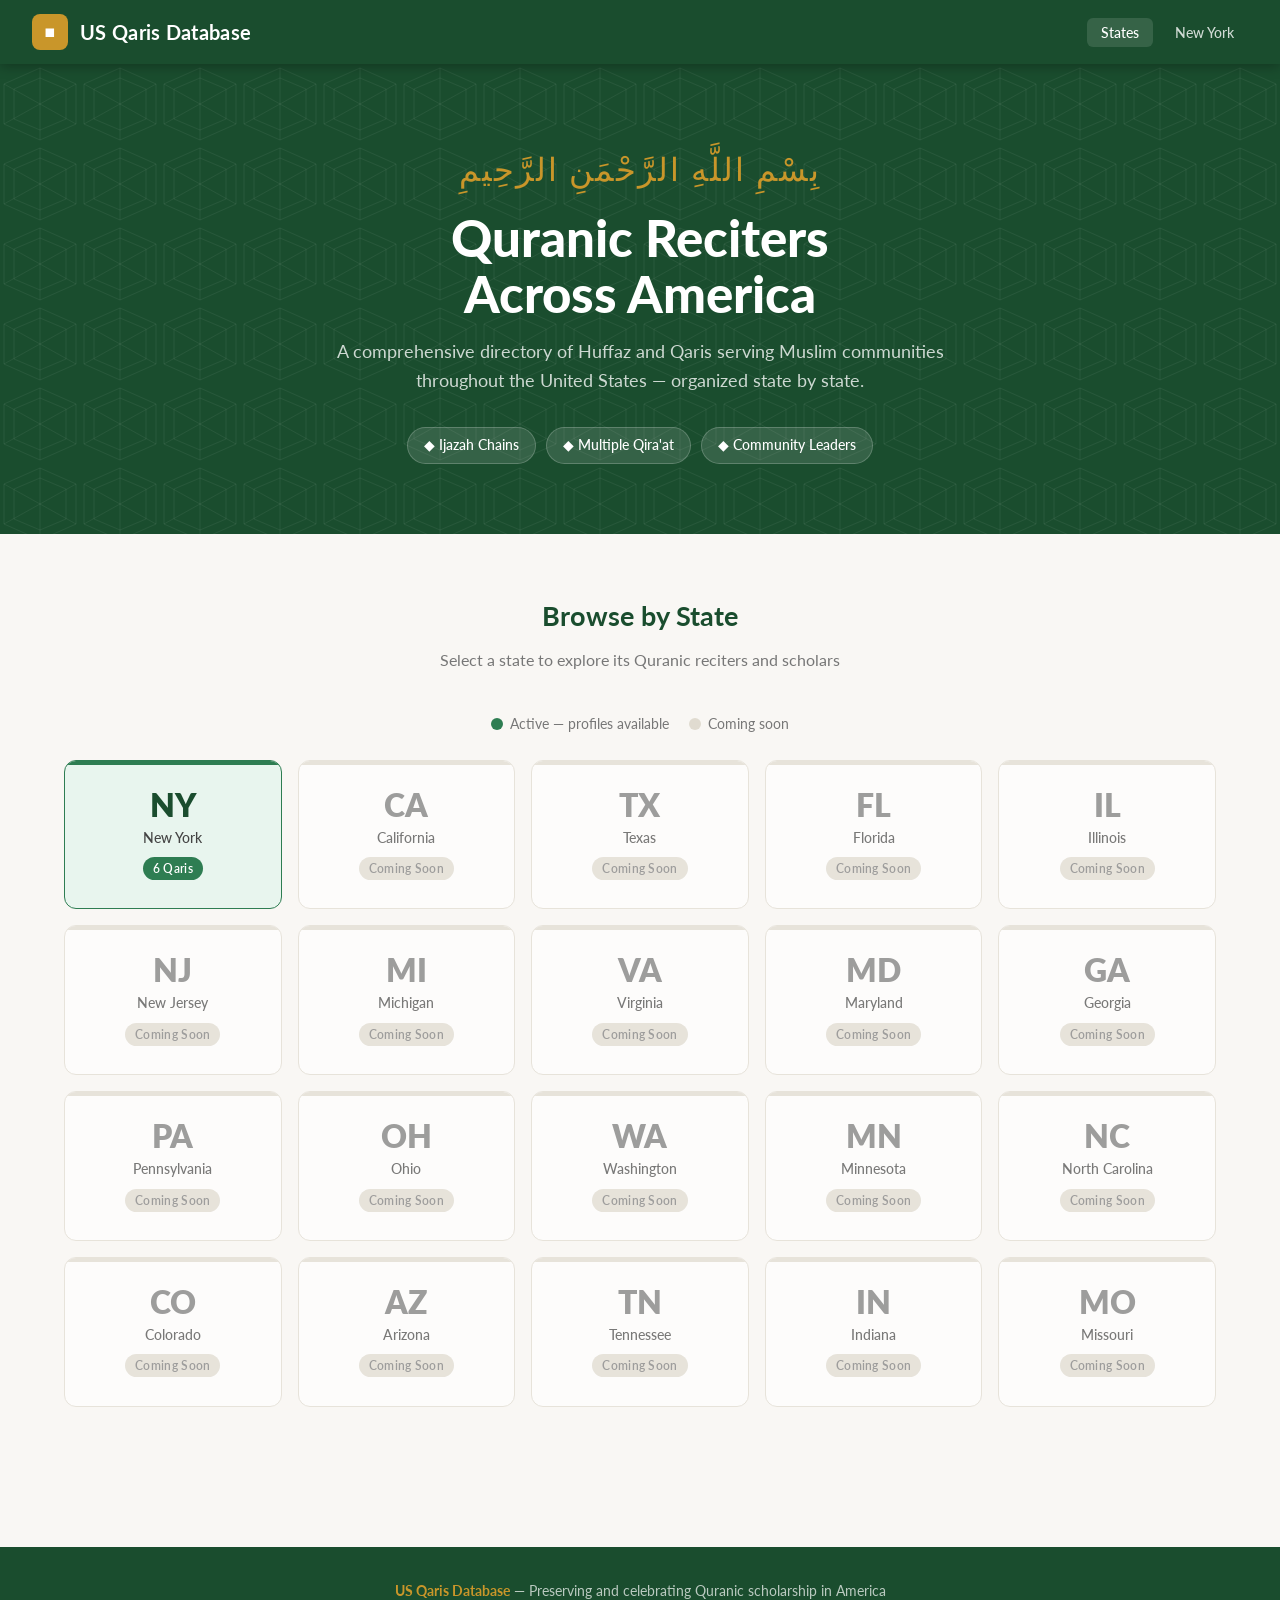
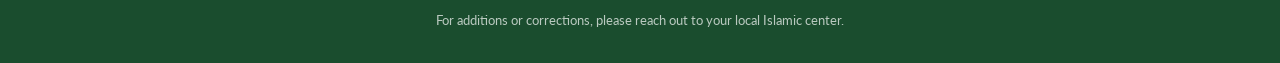
==== index.html @ 4d57e890 "Add US Qaris Database website — NY launch Full static website with JSON-backed database for Quranic " ====
<!DOCTYPE html>
<html lang="en">
<head>
  <meta charset="UTF-8" />
  <meta name="viewport" content="width=device-width, initial-scale=1.0" />
  <title>US Qaris Database — Quranic Reciters Across America</title>
  <meta name="description" content="A comprehensive directory of Quranic reciters (Qaris) across the United States, organized by state." />
  <link rel="preconnect" href="https://fonts.googleapis.com" />
  <link href="https://fonts.googleapis.com/css2?family=Lato:wght@400;500;700;900&display=swap" rel="stylesheet" />
  <link rel="stylesheet" href="css/styles.css" />
  <style>
    /* Home-page specific */
    .hero-home {
      background-color: var(--green-dark);
      background-image: url("data:image/svg+xml,%3Csvg xmlns='http://www.w3.org/2000/svg' width='80' height='80'%3E%3Cg fill='none' stroke='rgba(255,255,255,0.06)' stroke-width='1'%3E%3Cpolygon points='40,4 76,20 76,60 40,76 4,60 4,20'/%3E%3Cpolygon points='40,14 66,25 66,55 40,66 14,55 14,25'/%3E%3Cline x1='40' y1='4' x2='40' y2='76'/%3E%3Cline x1='4' y1='20' x2='76' y2='60'/%3E%3Cline x1='76' y1='20' x2='4' y2='60'/%3E%3C/g%3E%3C/svg%3E");
      padding: 80px 2rem 70px;
      text-align: center;
      color: var(--white);
    }
    .hero-arabic {
      font-size: 2rem;
      color: var(--gold);
      letter-spacing: 2px;
      margin-bottom: 12px;
      font-family: 'Amiri', serif;
    }
    .hero-home h1 {
      font-size: clamp(2rem, 5vw, 3.2rem);
      font-weight: 900;
      line-height: 1.1;
      margin-bottom: 16px;
    }
    .hero-home p {
      font-size: 1.1rem;
      color: rgba(255,255,255,0.78);
      max-width: 620px;
      margin: 0 auto 32px;
    }
    .hero-chips {
      display: flex;
      gap: 10px;
      justify-content: center;
      flex-wrap: wrap;
    }
    .hero-chip {
      background: rgba(255,255,255,0.12);
      border: 1px solid rgba(255,255,255,0.2);
      color: var(--white);
      border-radius: 20px;
      padding: 6px 16px;
      font-size: 0.85rem;
      font-weight: 500;
    }
    .legend {
      display: flex;
      gap: 20px;
      justify-content: center;
      align-items: center;
      flex-wrap: wrap;
      margin-bottom: 24px;
      font-size: 0.85rem;
      color: var(--text-muted);
    }
    .legend-item {
      display: flex;
      align-items: center;
      gap: 7px;
    }
    .legend-dot {
      width: 12px;
      height: 12px;
      border-radius: 50%;
    }
    .legend-dot.active { background: var(--green-mid); }
    .legend-dot.coming { background: var(--border); }
  </style>
</head>
<body>

  <nav class="navbar">
    <a href="index.html" class="navbar-brand">
      <div class="logo-icon">&#9632;</div>
      US Qaris Database
    </a>
    <ul class="navbar-nav">
      <li><a href="index.html" class="active">States</a></li>
      <li><a href="states/new-york.html">New York</a></li>
    </ul>
  </nav>

  <div class="hero-home">
    <div class="hero-arabic">بِسْمِ اللَّهِ الرَّحْمَنِ الرَّحِيمِ</div>
    <h1>Quranic Reciters<br>Across America</h1>
    <p>A comprehensive directory of Huffaz and Qaris serving Muslim communities throughout the United States — organized state by state.</p>
    <div class="hero-chips">
      <span class="hero-chip">&#9670; Ijazah Chains</span>
      <span class="hero-chip">&#9670; Multiple Qira'at</span>
      <span class="hero-chip">&#9670; Community Leaders</span>
    </div>
  </div>

  <main>
    <section class="states-section">
      <div class="container">
        <div class="section-header">
          <h2>Browse by State</h2>
          <p>Select a state to explore its Quranic reciters and scholars</p>
        </div>

        <div class="legend">
          <div class="legend-item">
            <div class="legend-dot active"></div>
            <span>Active — profiles available</span>
          </div>
          <div class="legend-item">
            <div class="legend-dot coming"></div>
            <span>Coming soon</span>
          </div>
        </div>

        <div class="states-grid" id="statesGrid">
          <!-- Populated by JS -->
        </div>
      </div>
    </section>
  </main>

  <footer>
    <p><strong>US Qaris Database</strong> &mdash; Preserving and celebrating Quranic scholarship in America</p>
    <p style="margin-top:8px;font-size:0.8rem;">For additions or corrections, please reach out to your local Islamic center.</p>
  </footer>

  <script>
    async function init() {
      const res = await fetch('data/qaris.json');
      const data = await res.json();
      const grid = document.getElementById('statesGrid');

      Object.entries(data.states).forEach(([abbr, state]) => {
        const count = state.qaris.length;
        const isActive = state.active;

        const card = document.createElement('div');
        card.className = `state-card ${isActive ? 'active' : 'inactive'}`;
        card.innerHTML = `
          <div class="abbr">${abbr}</div>
          <div class="state-name">${state.name}</div>
          <span class="badge">${isActive ? `${count} Qar${count === 1 ? 'i' : 'is'}` : 'Coming Soon'}</span>
        `;

        if (isActive) {
          card.addEventListener('click', () => {
            window.location.href = `states/new-york.html`;
          });
          card.title = `View Qaris in ${state.name}`;
        }

        grid.appendChild(card);
      });
    }

    init();
  </script>
</body>
</html>
---- css/styles.css ----
/* ─── Reset & Base ─────────────────────────────────────────── */
*, *::before, *::after { box-sizing: border-box; margin: 0; padding: 0; }

:root {
  --green-dark:   #1a4d2e;
  --green-mid:    #2e7d52;
  --green-light:  #e8f5ee;
  --gold:         #c9962a;
  --gold-light:   #fdf4e3;
  --gold-pale:    #fefaf3;
  --white:        #ffffff;
  --off-white:    #f9f7f4;
  --text-dark:    #1c1c1c;
  --text-mid:     #444444;
  --text-muted:   #777777;
  --border:       #e0dbd0;
  --shadow-sm:    0 2px 8px rgba(0,0,0,0.08);
  --shadow-md:    0 6px 24px rgba(0,0,0,0.12);
  --shadow-lg:    0 16px 48px rgba(0,0,0,0.18);
  --radius:       12px;
  --radius-sm:    8px;
  --transition:   0.25s ease;
}

html { scroll-behavior: smooth; }

body {
  font-family: 'Lato', 'Segoe UI', sans-serif;
  background: var(--off-white);
  color: var(--text-dark);
  line-height: 1.65;
}

a { color: inherit; text-decoration: none; }

/* ─── Geometric Pattern SVG Background ─────────────────────── */
.geo-bg {
  background-color: var(--green-dark);
  background-image: url("data:image/svg+xml,%3Csvg xmlns='http://www.w3.org/2000/svg' width='80' height='80'%3E%3Cg fill='none' stroke='rgba(255,255,255,0.06)' stroke-width='1'%3E%3Cpolygon points='40,4 76,20 76,60 40,76 4,60 4,20'/%3E%3Cpolygon points='40,14 66,25 66,55 40,66 14,55 14,25'/%3E%3Cline x1='40' y1='4' x2='40' y2='76'/%3E%3Cline x1='4' y1='20' x2='76' y2='60'/%3E%3Cline x1='76' y1='20' x2='4' y2='60'/%3E%3C/g%3E%3C/svg%3E");
}

/* ─── Navbar ────────────────────────────────────────────────── */
.navbar {
  background: var(--green-dark);
  padding: 0 2rem;
  display: flex;
  align-items: center;
  justify-content: space-between;
  height: 64px;
  position: sticky;
  top: 0;
  z-index: 100;
  box-shadow: 0 2px 12px rgba(0,0,0,0.3);
}

.navbar-brand {
  display: flex;
  align-items: center;
  gap: 12px;
  color: var(--white);
  font-size: 1.25rem;
  font-weight: 700;
  letter-spacing: 0.3px;
}

.navbar-brand .logo-icon {
  width: 36px;
  height: 36px;
  background: var(--gold);
  border-radius: 8px;
  display: flex;
  align-items: center;
  justify-content: center;
  font-size: 1.1rem;
}

.navbar-nav {
  display: flex;
  gap: 8px;
  list-style: none;
}

.navbar-nav a {
  color: rgba(255,255,255,0.8);
  padding: 6px 14px;
  border-radius: 6px;
  font-size: 0.9rem;
  font-weight: 500;
  transition: all var(--transition);
}

.navbar-nav a:hover,
.navbar-nav a.active {
  color: var(--white);
  background: rgba(255,255,255,0.12);
}

/* ─── Hero / Page Header ────────────────────────────────────── */
.page-hero {
  geo-bg;
  background-color: var(--green-dark);
  background-image: url("data:image/svg+xml,%3Csvg xmlns='http://www.w3.org/2000/svg' width='80' height='80'%3E%3Cg fill='none' stroke='rgba(255,255,255,0.06)' stroke-width='1'%3E%3Cpolygon points='40,4 76,20 76,60 40,76 4,60 4,20'/%3E%3Cpolygon points='40,14 66,25 66,55 40,66 14,55 14,25'/%3E%3Cline x1='40' y1='4' x2='40' y2='76'/%3E%3Cline x1='4' y1='20' x2='76' y2='60'/%3E%3Cline x1='76' y1='20' x2='4' y2='60'/%3E%3C/g%3E%3C/svg%3E");
  padding: 60px 2rem;
  text-align: center;
  color: var(--white);
}

.page-hero h1 {
  font-size: clamp(1.8rem, 4vw, 2.8rem);
  font-weight: 700;
  margin-bottom: 12px;
  text-shadow: 0 2px 8px rgba(0,0,0,0.3);
}

.page-hero .subtitle {
  font-size: 1.05rem;
  color: rgba(255,255,255,0.8);
  max-width: 600px;
  margin: 0 auto;
}

.gold-divider {
  width: 60px;
  height: 3px;
  background: var(--gold);
  margin: 16px auto;
  border-radius: 2px;
}

/* ─── Main Content Container ────────────────────────────────── */
.container {
  max-width: 1200px;
  margin: 0 auto;
  padding: 0 1.5rem;
}

/* ─── Home — State Grid ─────────────────────────────────────── */
.states-section {
  padding: 60px 0;
}

.section-header {
  text-align: center;
  margin-bottom: 40px;
}

.section-header h2 {
  font-size: 1.7rem;
  color: var(--green-dark);
  font-weight: 700;
}

.section-header p {
  color: var(--text-muted);
  margin-top: 8px;
  font-size: 1rem;
}

.states-grid {
  display: grid;
  grid-template-columns: repeat(auto-fill, minmax(180px, 1fr));
  gap: 16px;
}

.state-card {
  background: var(--white);
  border: 1.5px solid var(--border);
  border-radius: var(--radius);
  padding: 28px 20px;
  text-align: center;
  cursor: pointer;
  transition: all var(--transition);
  position: relative;
  overflow: hidden;
}

.state-card::before {
  content: '';
  position: absolute;
  top: 0; left: 0; right: 0;
  height: 4px;
  background: var(--border);
  transition: background var(--transition);
}

.state-card:hover {
  border-color: var(--green-mid);
  box-shadow: var(--shadow-md);
  transform: translateY(-3px);
}

.state-card.active {
  border-color: var(--green-mid);
  background: var(--green-light);
}

.state-card.active::before {
  background: var(--green-mid);
}

.state-card.active:hover {
  box-shadow: var(--shadow-md);
}

.state-card .abbr {
  font-size: 2rem;
  font-weight: 800;
  color: var(--green-dark);
  line-height: 1;
  margin-bottom: 6px;
}

.state-card.inactive .abbr {
  color: var(--text-muted);
}

.state-card .state-name {
  font-size: 0.85rem;
  color: var(--text-mid);
  font-weight: 500;
}

.state-card .badge {
  display: inline-block;
  margin-top: 8px;
  padding: 2px 10px;
  border-radius: 20px;
  font-size: 0.72rem;
  font-weight: 600;
  letter-spacing: 0.3px;
}

.state-card.active .badge {
  background: var(--green-mid);
  color: var(--white);
}

.state-card.inactive .badge {
  background: var(--border);
  color: var(--text-muted);
}

.state-card.inactive {
  cursor: default;
  opacity: 0.7;
}

/* ─── State Page — Qari Grid ────────────────────────────────── */
.state-section {
  padding: 60px 0;
}

.qari-grid {
  display: grid;
  grid-template-columns: repeat(auto-fill, minmax(300px, 1fr));
  gap: 24px;
}

.qari-card {
  background: var(--white);
  border-radius: var(--radius);
  overflow: hidden;
  box-shadow: var(--shadow-sm);
  border: 1.5px solid var(--border);
  transition: all var(--transition);
  cursor: pointer;
  display: flex;
  flex-direction: column;
}

.qari-card:hover {
  box-shadow: var(--shadow-md);
  transform: translateY(-4px);
  border-color: var(--green-mid);
}

.qari-card-header {
  background: var(--green-dark);
  padding: 24px;
  display: flex;
  align-items: center;
  gap: 16px;
  position: relative;
}

.qari-avatar {
  width: 70px;
  height: 70px;
  border-radius: 50%;
  background: var(--gold);
  display: flex;
  align-items: center;
  justify-content: center;
  font-size: 1.6rem;
  font-weight: 700;
  color: var(--white);
  flex-shrink: 0;
  border: 3px solid rgba(255,255,255,0.2);
}

.qari-card-header-info h3 {
  color: var(--white);
  font-size: 1.05rem;
  font-weight: 700;
  line-height: 1.3;
}

.qari-card-header-info .title {
  color: var(--gold);
  font-size: 0.82rem;
  font-weight: 500;
  margin-top: 2px;
}

.qari-card-body {
  padding: 20px;
  flex: 1;
  display: flex;
  flex-direction: column;
}

.qari-location {
  display: flex;
  align-items: center;
  gap: 6px;
  color: var(--text-muted);
  font-size: 0.85rem;
  margin-bottom: 10px;
}

.qari-location svg { flex-shrink: 0; }

.qari-spec-tag {
  display: inline-block;
  background: var(--gold-light);
  color: var(--gold);
  border: 1px solid #f0d88a;
  border-radius: 20px;
  padding: 3px 12px;
  font-size: 0.78rem;
  font-weight: 600;
  margin-bottom: 12px;
}

.qari-tagline {
  color: var(--text-mid);
  font-size: 0.9rem;
  line-height: 1.5;
  flex: 1;
}

.qari-card-footer {
  padding: 16px 20px;
  border-top: 1px solid var(--border);
  background: var(--off-white);
}

.btn-view {
  display: inline-flex;
  align-items: center;
  gap: 6px;
  background: var(--green-dark);
  color: var(--white);
  border: none;
  border-radius: var(--radius-sm);
  padding: 9px 18px;
  font-size: 0.88rem;
  font-weight: 600;
  cursor: pointer;
  transition: background var(--transition);
  font-family: inherit;
}

.btn-view:hover { background: var(--green-mid); }

/* ─── Modal ─────────────────────────────────────────────────── */
.modal-overlay {
  position: fixed;
  inset: 0;
  background: rgba(0,0,0,0.6);
  backdrop-filter: blur(3px);
  z-index: 1000;
  display: flex;
  align-items: center;
  justify-content: center;
  padding: 20px;
  opacity: 0;
  visibility: hidden;
  transition: opacity 0.3s ease, visibility 0.3s ease;
}

.modal-overlay.open {
  opacity: 1;
  visibility: visible;
}

.modal {
  background: var(--white);
  border-radius: 16px;
  width: 100%;
  max-width: 900px;
  max-height: 90vh;
  overflow: hidden;
  display: flex;
  flex-direction: column;
  box-shadow: var(--shadow-lg);
  transform: scale(0.94) translateY(20px);
  transition: transform 0.3s ease;
}

.modal-overlay.open .modal {
  transform: scale(1) translateY(0);
}

.modal-header {
  background: var(--green-dark);
  background-image: url("data:image/svg+xml,%3Csvg xmlns='http://www.w3.org/2000/svg' width='80' height='80'%3E%3Cg fill='none' stroke='rgba(255,255,255,0.06)' stroke-width='1'%3E%3Cpolygon points='40,4 76,20 76,60 40,76 4,60 4,20'/%3E%3C/g%3E%3C/svg%3E");
  padding: 28px 32px;
  display: flex;
  align-items: center;
  justify-content: space-between;
  gap: 20px;
  flex-shrink: 0;
}

.modal-header-left {
  display: flex;
  align-items: center;
  gap: 20px;
}

.modal-avatar {
  width: 80px;
  height: 80px;
  border-radius: 50%;
  background: var(--gold);
  display: flex;
  align-items: center;
  justify-content: center;
  font-size: 1.9rem;
  font-weight: 700;
  color: var(--white);
  border: 3px solid rgba(255,255,255,0.25);
  flex-shrink: 0;
}

.modal-header-info h2 {
  color: var(--white);
  font-size: 1.35rem;
  font-weight: 700;
  line-height: 1.2;
}

.modal-header-info .modal-title {
  color: var(--gold);
  font-size: 0.9rem;
  margin-top: 4px;
}

.modal-header-info .modal-location {
  color: rgba(255,255,255,0.7);
  font-size: 0.85rem;
  margin-top: 4px;
  display: flex;
  align-items: center;
  gap: 5px;
}

.modal-close {
  background: rgba(255,255,255,0.12);
  border: none;
  color: var(--white);
  width: 36px;
  height: 36px;
  border-radius: 50%;
  display: flex;
  align-items: center;
  justify-content: center;
  cursor: pointer;
  font-size: 1.1rem;
  flex-shrink: 0;
  transition: background var(--transition);
}

.modal-close:hover { background: rgba(255,255,255,0.22); }

.modal-body {
  display: grid;
  grid-template-columns: 1fr 320px;
  gap: 0;
  overflow: hidden;
  flex: 1;
  min-height: 0;
}

.modal-bio {
  padding: 32px;
  overflow-y: auto;
  border-right: 1px solid var(--border);
}

.modal-bio h3 {
  font-size: 1rem;
  color: var(--green-dark);
  font-weight: 700;
  text-transform: uppercase;
  letter-spacing: 0.8px;
  margin-bottom: 14px;
  display: flex;
  align-items: center;
  gap: 8px;
}

.modal-bio h3::after {
  content: '';
  flex: 1;
  height: 1px;
  background: var(--border);
}

.modal-bio p {
  color: var(--text-mid);
  font-size: 0.95rem;
  line-height: 1.75;
  margin-bottom: 12px;
  white-space: pre-line;
}

.modal-spec-tag {
  display: inline-block;
  background: var(--gold-light);
  color: #8a6200;
  border: 1px solid #f0d88a;
  border-radius: 20px;
  padding: 4px 14px;
  font-size: 0.8rem;
  font-weight: 600;
  margin-bottom: 20px;
}

/* ─── Education / Ijazah sidebar ────────────────────────────── */
.modal-education {
  padding: 28px 24px;
  background: var(--gold-pale);
  overflow-y: auto;
  display: flex;
  flex-direction: column;
  gap: 24px;
}

.edu-section h4 {
  font-size: 0.78rem;
  font-weight: 700;
  text-transform: uppercase;
  letter-spacing: 1px;
  color: var(--gold);
  margin-bottom: 10px;
}

.edu-item {
  display: flex;
  gap: 10px;
  margin-bottom: 8px;
  align-items: flex-start;
}

.edu-dot {
  width: 7px;
  height: 7px;
  border-radius: 50%;
  background: var(--gold);
  flex-shrink: 0;
  margin-top: 6px;
}

.edu-item span {
  font-size: 0.88rem;
  color: var(--text-mid);
  line-height: 1.4;
}

.ijazah-card {
  background: var(--white);
  border: 1px solid #f0d88a;
  border-left: 3px solid var(--gold);
  border-radius: var(--radius-sm);
  padding: 12px 14px;
  margin-bottom: 8px;
}

.ijazah-card .from-name {
  font-weight: 700;
  font-size: 0.9rem;
  color: var(--text-dark);
}

.ijazah-card .from-qiraat {
  font-size: 0.8rem;
  color: var(--text-muted);
  margin-top: 2px;
}

.ijazah-card .from-year {
  font-size: 0.75rem;
  color: var(--gold);
  font-weight: 600;
  margin-top: 4px;
}

.additional-note {
  background: var(--white);
  border: 1px solid var(--border);
  border-radius: var(--radius-sm);
  padding: 14px;
  font-size: 0.83rem;
  color: var(--text-mid);
  line-height: 1.5;
  font-style: italic;
}

/* ─── Breadcrumb ────────────────────────────────────────────── */
.breadcrumb {
  background: var(--white);
  border-bottom: 1px solid var(--border);
  padding: 12px 0;
}

.breadcrumb-inner {
  display: flex;
  align-items: center;
  gap: 8px;
  font-size: 0.875rem;
  color: var(--text-muted);
}

.breadcrumb-inner a {
  color: var(--green-mid);
  font-weight: 500;
  transition: color var(--transition);
}

.breadcrumb-inner a:hover { color: var(--green-dark); }

.breadcrumb-inner .sep { color: var(--border); }

/* ─── Stats bar ─────────────────────────────────────────────── */
.stats-bar {
  background: var(--white);
  border-bottom: 1px solid var(--border);
  padding: 20px 0;
}

.stats-inner {
  display: flex;
  align-items: center;
  justify-content: space-between;
  flex-wrap: wrap;
  gap: 16px;
}

.stat-item {
  display: flex;
  flex-direction: column;
  align-items: center;
}

.stat-number {
  font-size: 1.5rem;
  font-weight: 800;
  color: var(--green-dark);
  line-height: 1;
}

.stat-label {
  font-size: 0.8rem;
  color: var(--text-muted);
  margin-top: 3px;
}

/* ─── Coming Soon badge ─────────────────────────────────────── */
.coming-soon-banner {
  background: var(--gold-light);
  border: 1px solid #f0d88a;
  border-radius: var(--radius);
  padding: 24px;
  text-align: center;
  color: #7a5800;
  font-size: 0.95rem;
}

.coming-soon-banner strong { display: block; font-size: 1.1rem; margin-bottom: 4px; }

/* ─── Footer ────────────────────────────────────────────────── */
footer {
  background: var(--green-dark);
  color: rgba(255,255,255,0.7);
  text-align: center;
  padding: 32px 20px;
  font-size: 0.88rem;
  margin-top: 80px;
}

footer strong { color: var(--gold); }

/* ─── Responsive ────────────────────────────────────────────── */
@media (max-width: 700px) {
  .modal-body {
    grid-template-columns: 1fr;
    grid-template-rows: auto auto;
  }

  .modal-bio { border-right: none; border-bottom: 1px solid var(--border); }

  .modal-header { padding: 20px; }
  .modal-avatar { width: 60px; height: 60px; font-size: 1.4rem; }
  .modal-header-info h2 { font-size: 1.1rem; }

  .states-grid { grid-template-columns: repeat(auto-fill, minmax(130px, 1fr)); }

  .qari-grid { grid-template-columns: 1fr; }

  .navbar-nav { display: none; }
}

/* ─── Utility ───────────────────────────────────────────────── */
.text-center { text-align: center; }
.mt-8 { margin-top: 8px; }
.mt-16 { margin-top: 16px; }
.mt-32 { margin-top: 32px; }
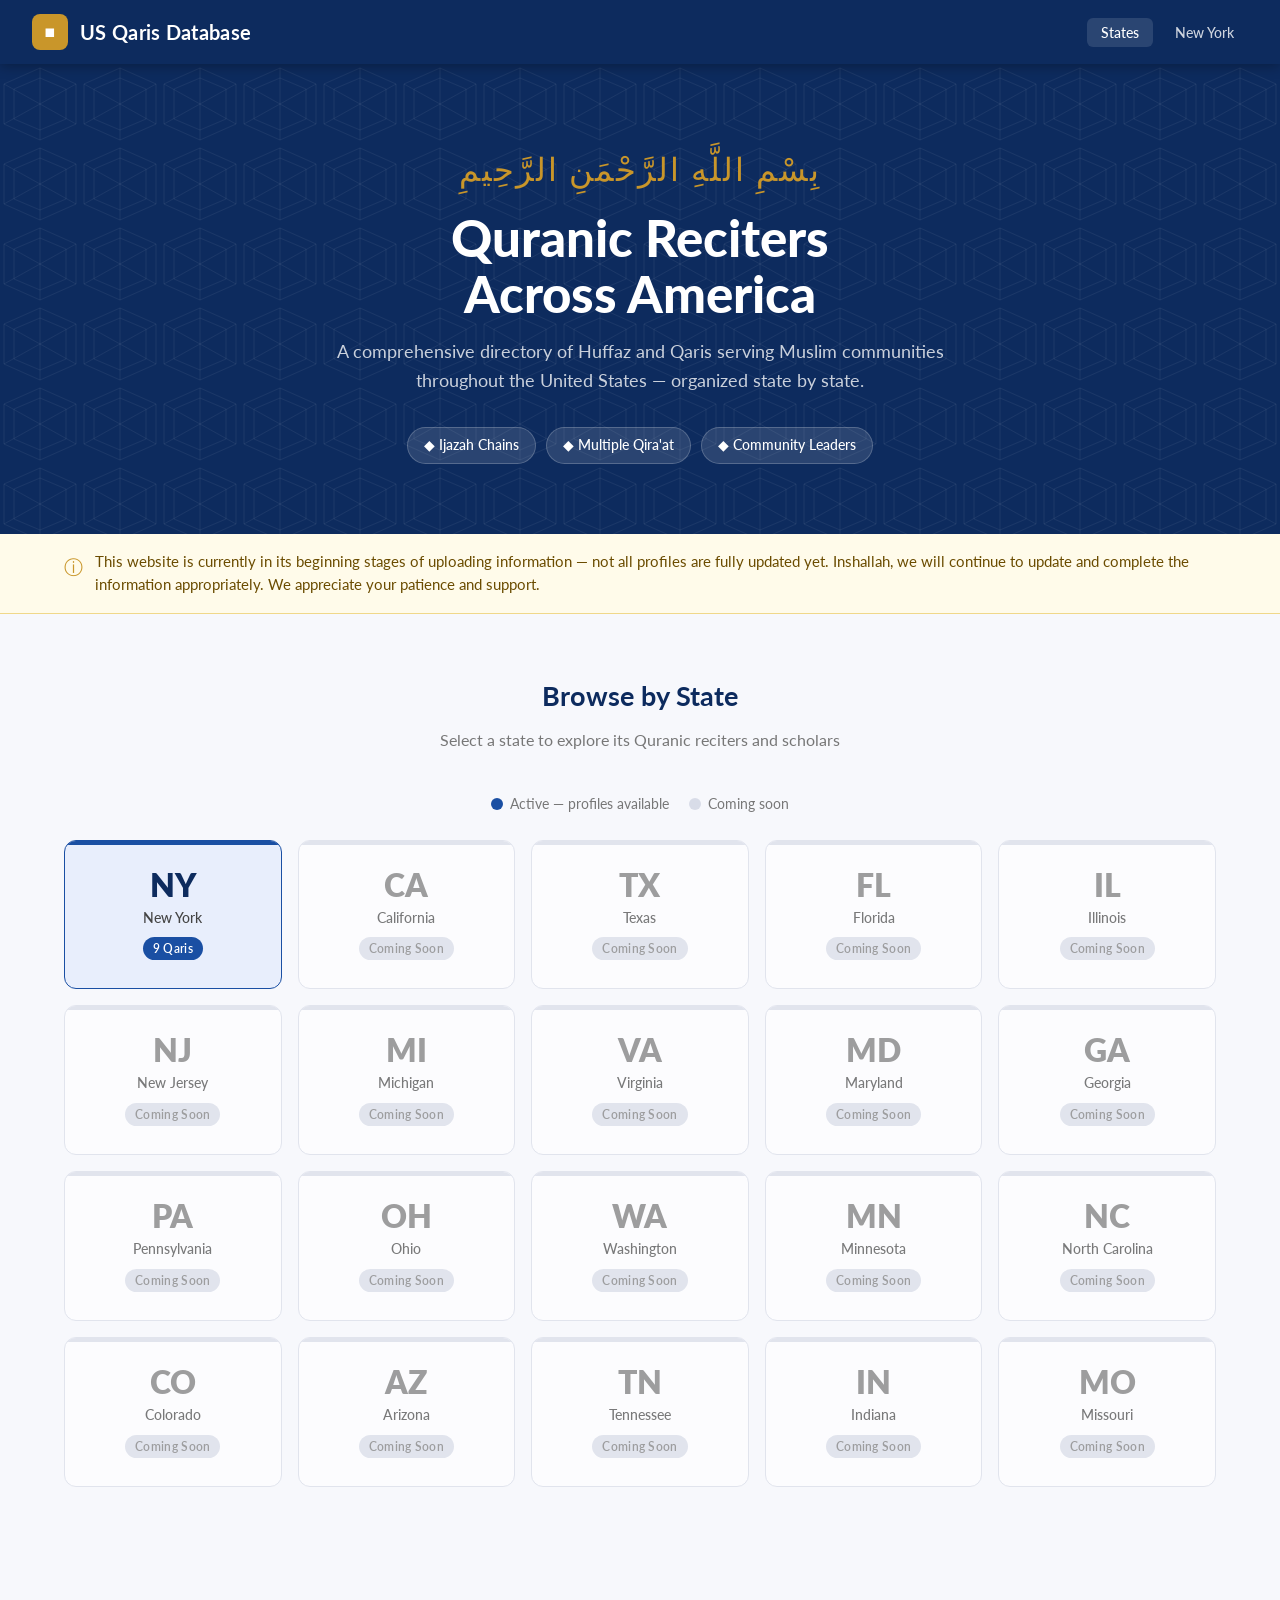
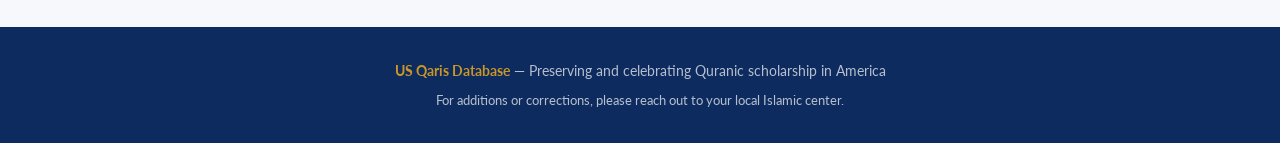
==== commit d6d8dc09: "Add disclaimer banner to home page Soft gold banner below the hero noting the site is in early stage" ====
--- a/index.html
+++ b/index.html
@@ -73,6 +73,28 @@
     }
     .legend-dot.active { background: var(--green-mid); }
     .legend-dot.coming { background: var(--border); }
+
+    .disclaimer-banner {
+      background: #fffbea;
+      border-bottom: 1px solid #f0d88a;
+    }
+    .disclaimer-inner {
+      display: flex;
+      align-items: flex-start;
+      gap: 12px;
+      padding: 16px 0;
+    }
+    .disclaimer-icon {
+      font-size: 1.2rem;
+      color: var(--gold);
+      flex-shrink: 0;
+      margin-top: 1px;
+    }
+    .disclaimer-inner p {
+      font-size: 0.92rem;
+      color: #6b4c00;
+      line-height: 1.6;
+    }
   </style>
 </head>
 <body>
@@ -96,6 +118,15 @@
       <span class="hero-chip">&#9670; Ijazah Chains</span>
       <span class="hero-chip">&#9670; Multiple Qira'at</span>
       <span class="hero-chip">&#9670; Community Leaders</span>
+    </div>
+  </div>
+
+  <div class="disclaimer-banner">
+    <div class="container">
+      <div class="disclaimer-inner">
+        <span class="disclaimer-icon">&#9432;</span>
+        <p>This website is currently in its beginning stages of uploading information — not all profiles are fully updated yet. Inshallah, we will continue to update and complete the information appropriately. We appreciate your patience and support.</p>
+      </div>
     </div>
   </div>
 
--- a/css/styles.css
+++ b/css/styles.css
@@ -2,18 +2,18 @@
 *, *::before, *::after { box-sizing: border-box; margin: 0; padding: 0; }
 
 :root {
-  --green-dark:   #1a4d2e;
-  --green-mid:    #2e7d52;
-  --green-light:  #e8f5ee;
+  --green-dark:   #0d2b5e;
+  --green-mid:    #1a4fa3;
+  --green-light:  #e8eefc;
   --gold:         #c9962a;
   --gold-light:   #fdf4e3;
   --gold-pale:    #fefaf3;
   --white:        #ffffff;
-  --off-white:    #f9f7f4;
+  --off-white:    #f7f8fc;
   --text-dark:    #1c1c1c;
   --text-mid:     #444444;
   --text-muted:   #777777;
-  --border:       #e0dbd0;
+  --border:       #d8dce8;
   --shadow-sm:    0 2px 8px rgba(0,0,0,0.08);
   --shadow-md:    0 6px 24px rgba(0,0,0,0.12);
   --shadow-lg:    0 16px 48px rgba(0,0,0,0.18);
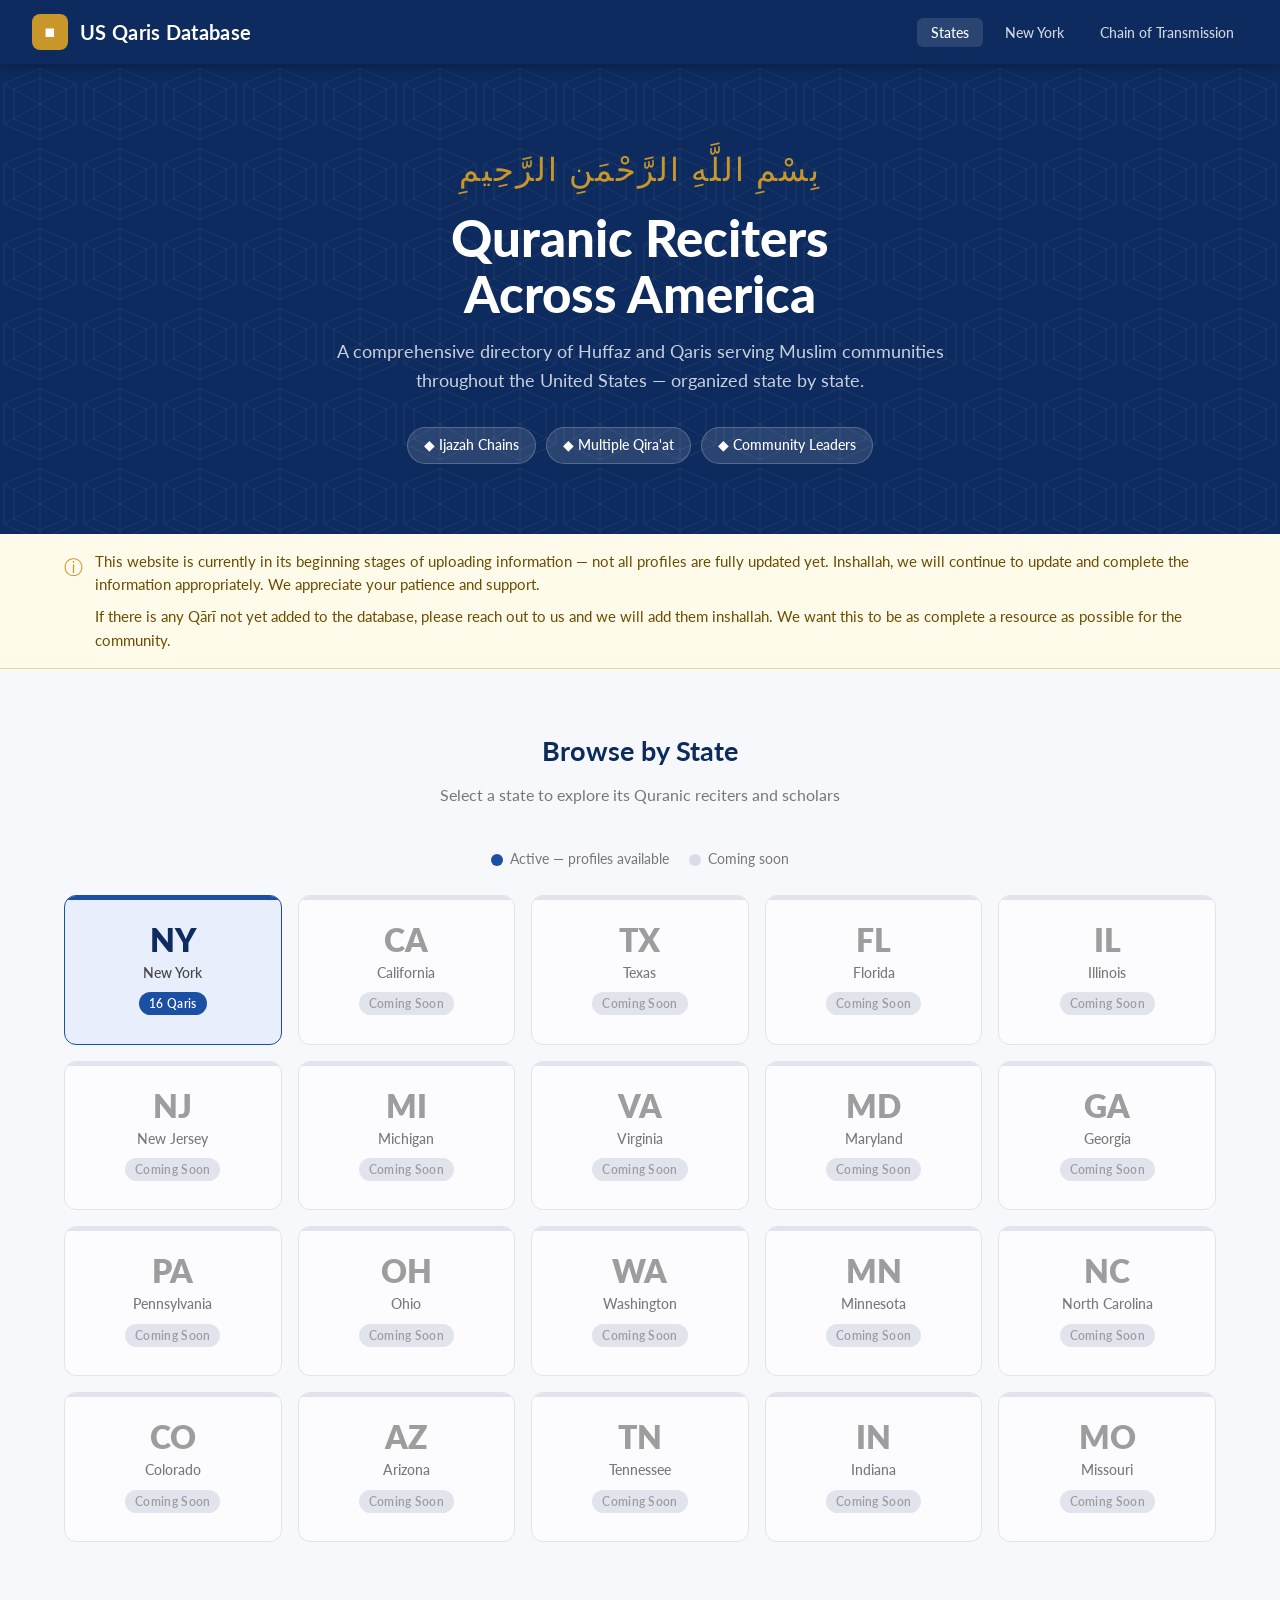
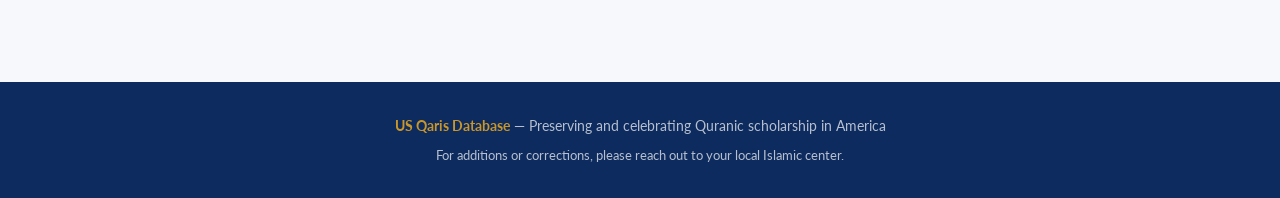
==== commit d6342583: "Add 7 Qaris, chain page, disclaimer outreach text - Sheikhul Qurra Bilal Babar added as first entry " ====
--- a/index.html
+++ b/index.html
@@ -107,6 +107,7 @@
     <ul class="navbar-nav">
       <li><a href="index.html" class="active">States</a></li>
       <li><a href="states/new-york.html">New York</a></li>
+      <li><a href="chain-esmail-essack.html">Chain of Transmission</a></li>
     </ul>
   </nav>
 
@@ -125,7 +126,10 @@
     <div class="container">
       <div class="disclaimer-inner">
         <span class="disclaimer-icon">&#9432;</span>
-        <p>This website is currently in its beginning stages of uploading information — not all profiles are fully updated yet. Inshallah, we will continue to update and complete the information appropriately. We appreciate your patience and support.</p>
+        <div>
+          <p>This website is currently in its beginning stages of uploading information — not all profiles are fully updated yet. Inshallah, we will continue to update and complete the information appropriately. We appreciate your patience and support.</p>
+          <p style="margin-top:8px;">If there is any Qārī not yet added to the database, please reach out to us and we will add them inshallah. We want this to be as complete a resource as possible for the community.</p>
+        </div>
       </div>
     </div>
   </div>
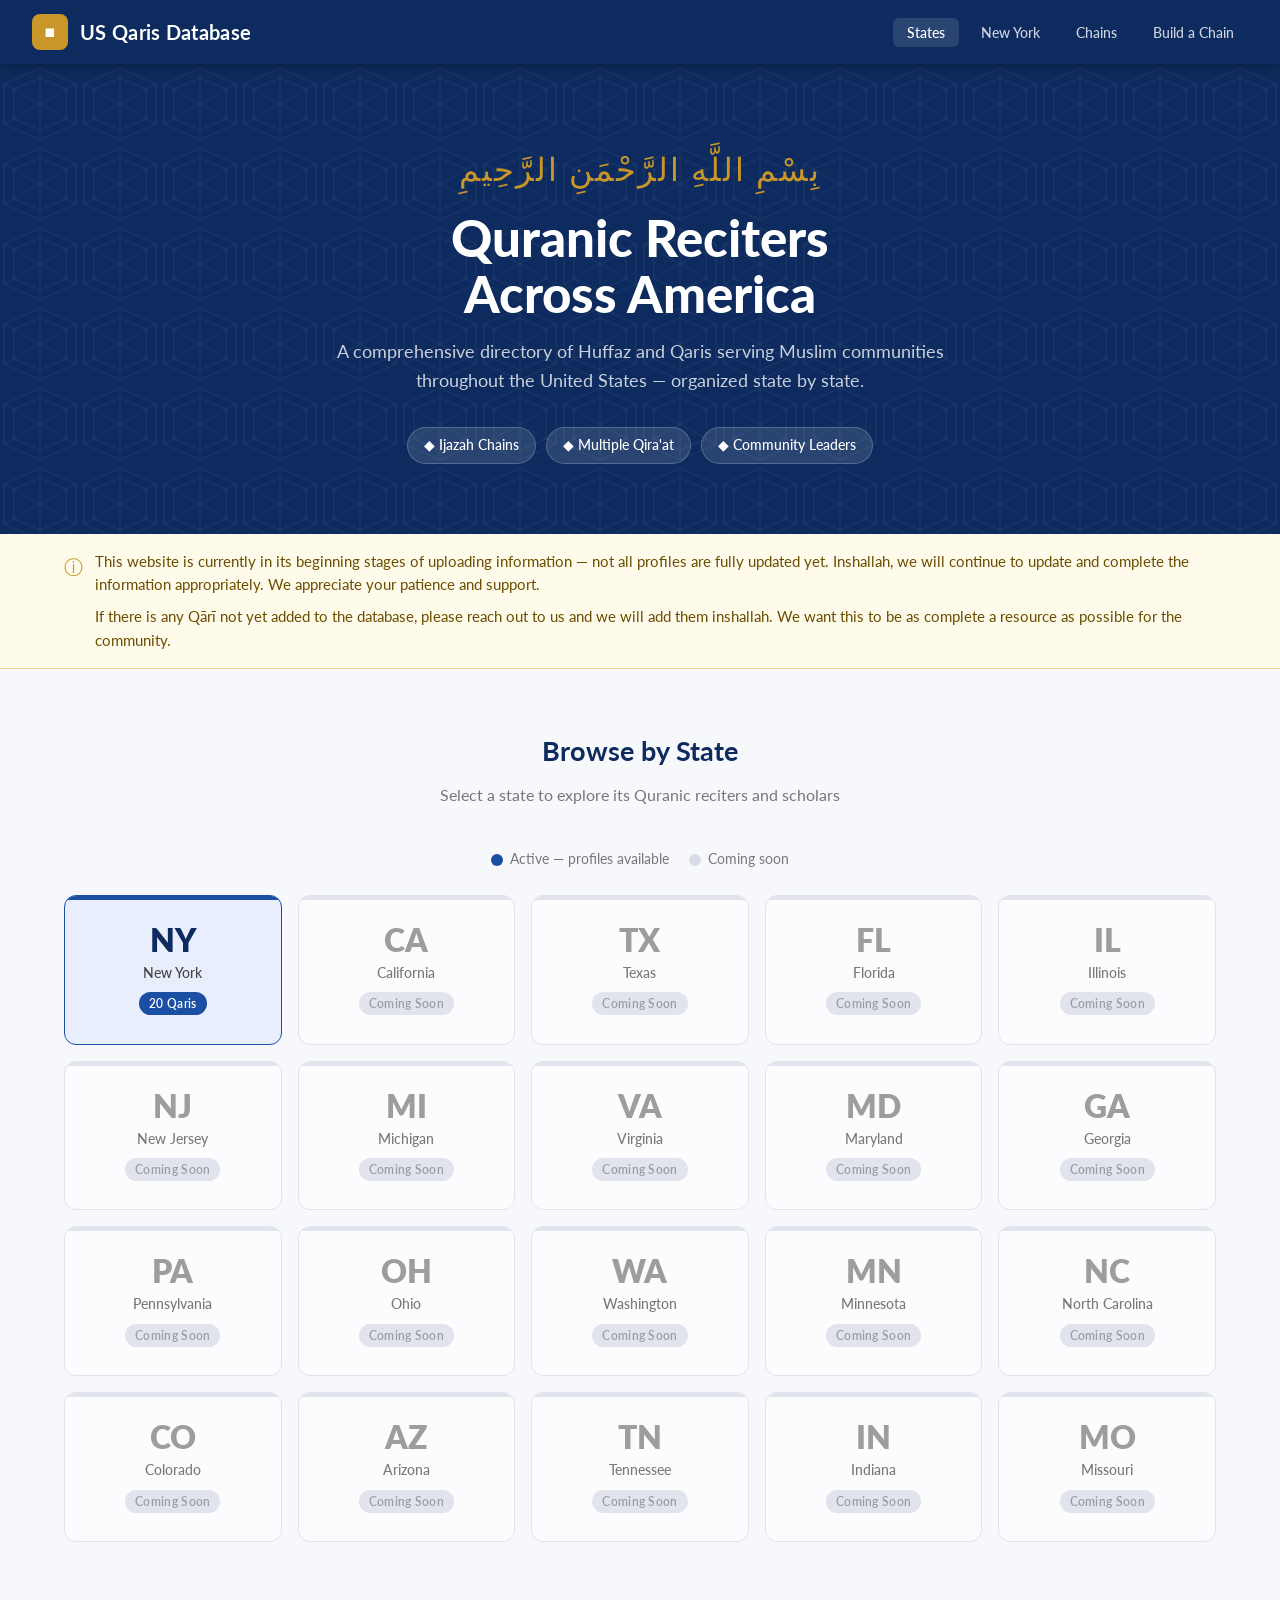
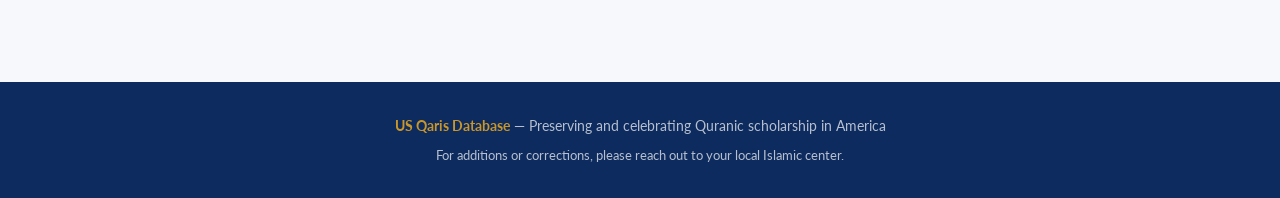
==== commit e295c587: "Add chain builder page, remove labels, add additional sanad paths - New chain-builder.html: live cha" ====
--- a/index.html
+++ b/index.html
@@ -107,7 +107,8 @@
     <ul class="navbar-nav">
       <li><a href="index.html" class="active">States</a></li>
       <li><a href="states/new-york.html">New York</a></li>
-      <li><a href="chain-esmail-essack.html">Chain of Transmission</a></li>
+      <li><a href="chain-esmail-essack.html">Chains</a></li>
+      <li><a href="chain-builder.html">Build a Chain</a></li>
     </ul>
   </nav>
 
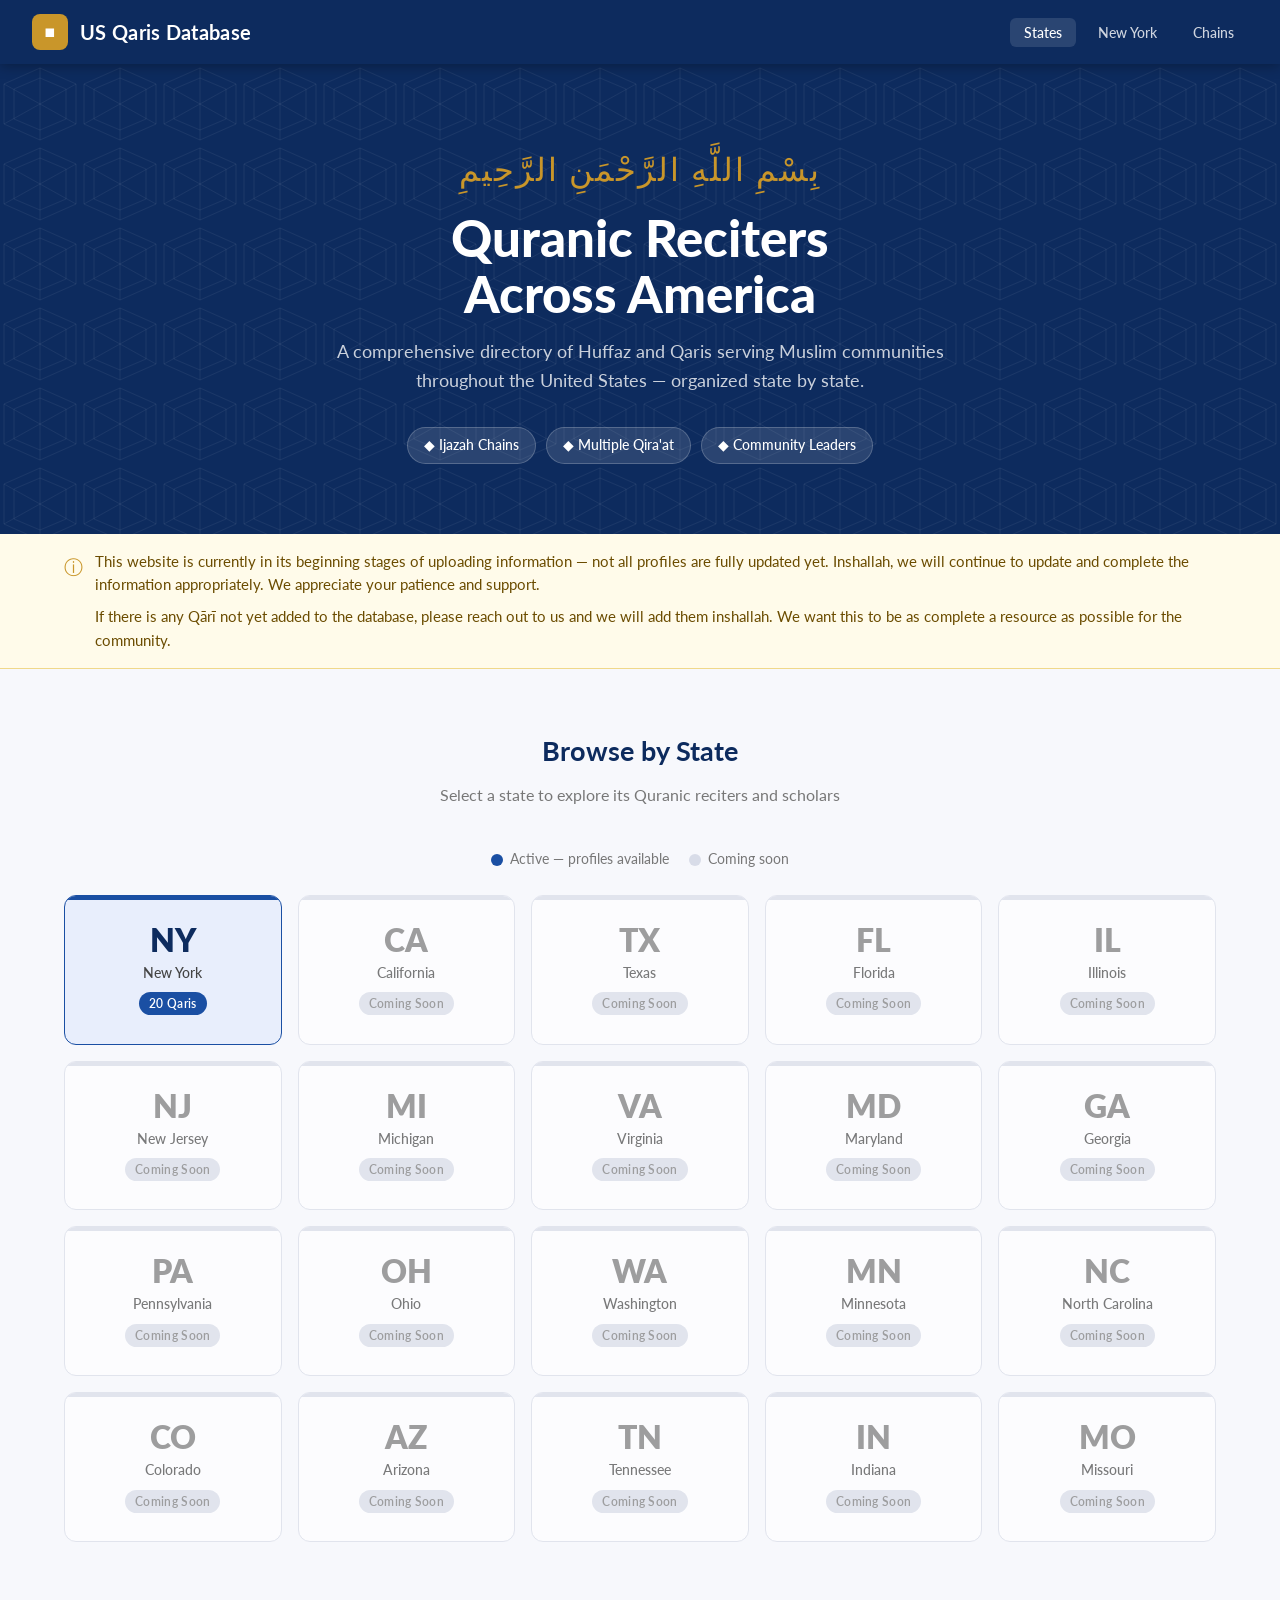
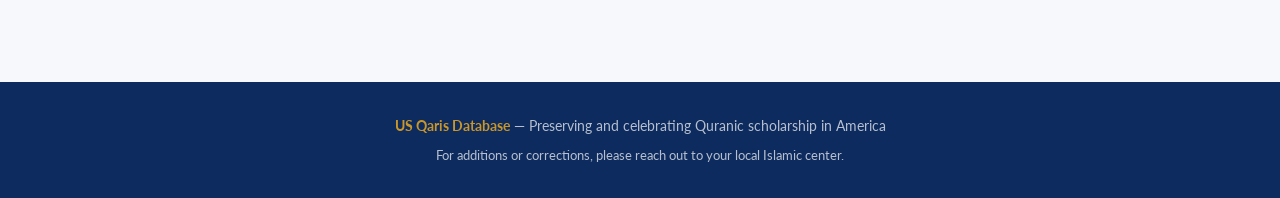
==== commit 4964aa77: "Protect chain builder behind admin login page - New admin-login.html with password form (SHA-256 ver" ====
--- a/index.html
+++ b/index.html
@@ -108,7 +108,6 @@
       <li><a href="index.html" class="active">States</a></li>
       <li><a href="states/new-york.html">New York</a></li>
       <li><a href="chain-esmail-essack.html">Chains</a></li>
-      <li><a href="chain-builder.html">Build a Chain</a></li>
     </ul>
   </nav>
 
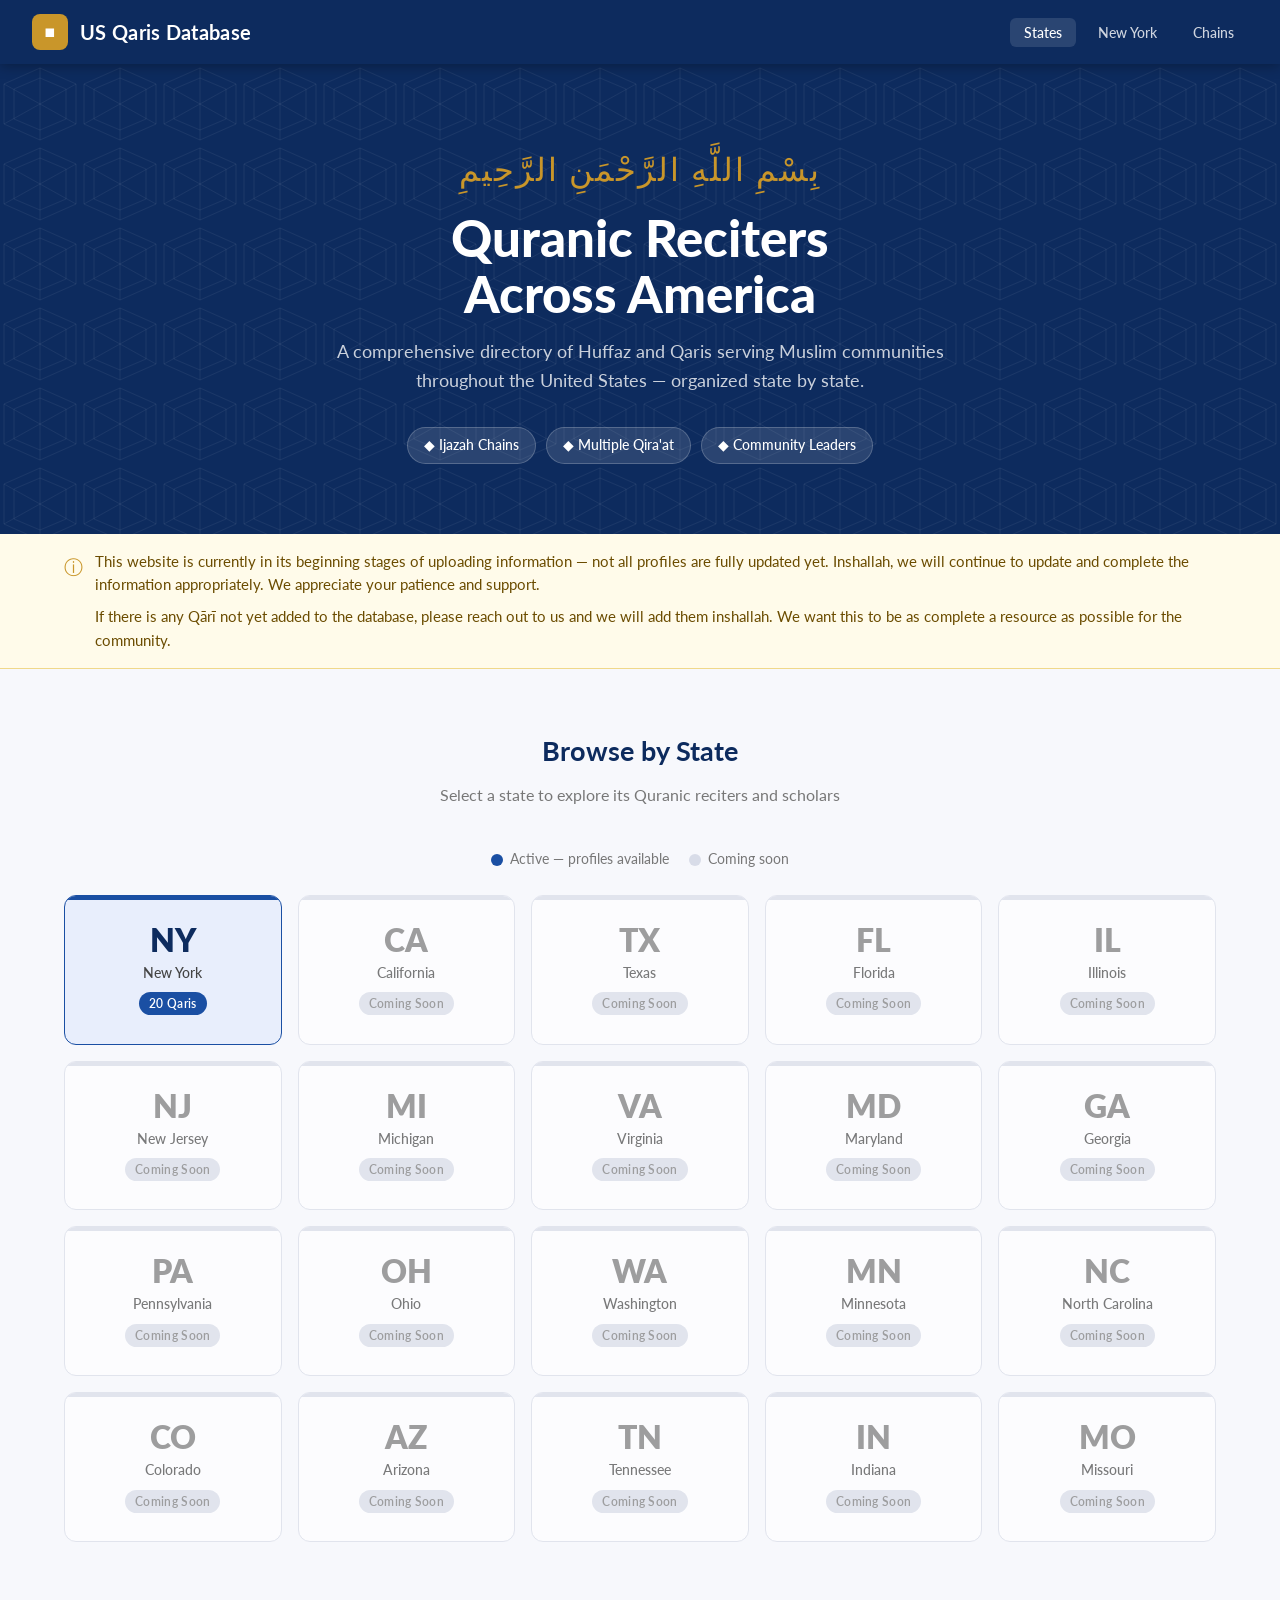
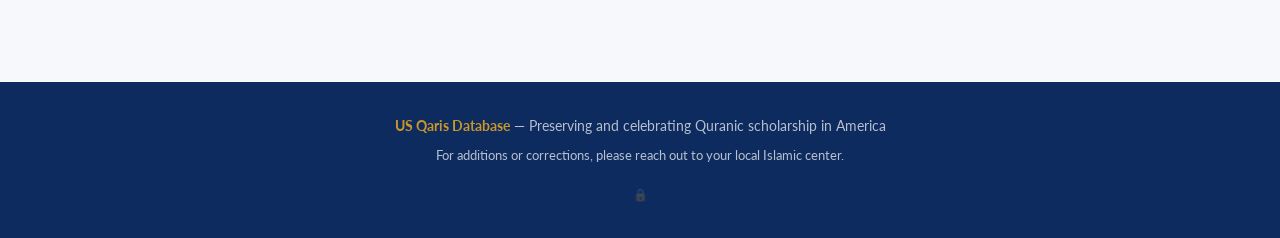
==== commit 049a9ef0: "Add subtle admin lock icon to footer of all public pages" ====
--- a/index.html
+++ b/index.html
@@ -163,6 +163,7 @@
   <footer>
     <p><strong>US Qaris Database</strong> &mdash; Preserving and celebrating Quranic scholarship in America</p>
     <p style="margin-top:8px;font-size:0.8rem;">For additions or corrections, please reach out to your local Islamic center.</p>
+    <p style="margin-top:16px;"><a href="admin-login.html" style="color:rgba(255,255,255,0.2);font-size:0.75rem;text-decoration:none;" title="Admin">&#128274;</a></p>
   </footer>
 
   <script>
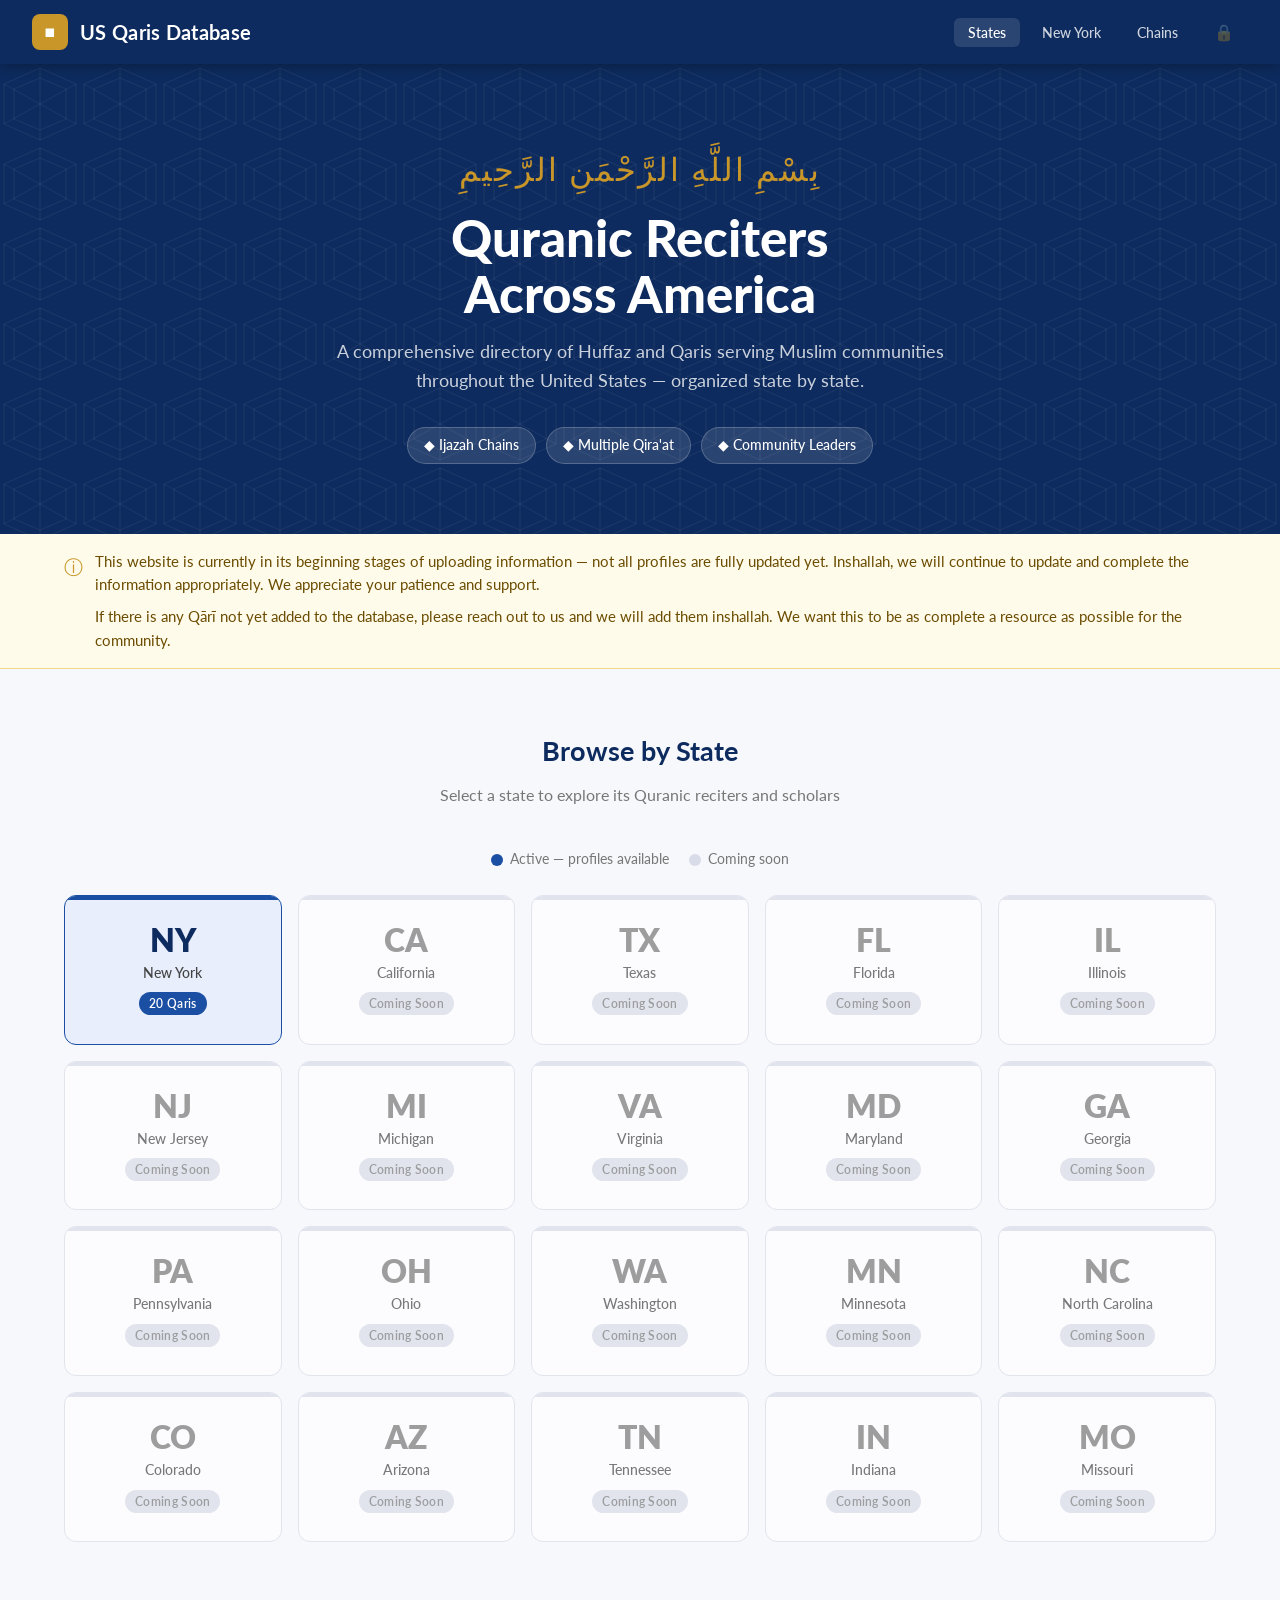
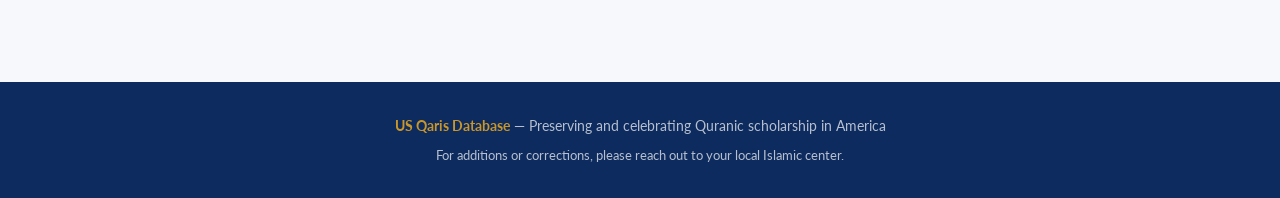
==== commit a46c40c0: "Move admin lock icon from footer to navbar" ====
--- a/index.html
+++ b/index.html
@@ -108,6 +108,7 @@
       <li><a href="index.html" class="active">States</a></li>
       <li><a href="states/new-york.html">New York</a></li>
       <li><a href="chain-esmail-essack.html">Chains</a></li>
+      <li><a href="admin-login.html" style="opacity:0.35;font-size:1rem;" title="Admin">&#128274;</a></li>
     </ul>
   </nav>
 
@@ -163,7 +164,6 @@
   <footer>
     <p><strong>US Qaris Database</strong> &mdash; Preserving and celebrating Quranic scholarship in America</p>
     <p style="margin-top:8px;font-size:0.8rem;">For additions or corrections, please reach out to your local Islamic center.</p>
-    <p style="margin-top:16px;"><a href="admin-login.html" style="color:rgba(255,255,255,0.2);font-size:0.75rem;text-decoration:none;" title="Admin">&#128274;</a></p>
   </footer>
 
   <script>
